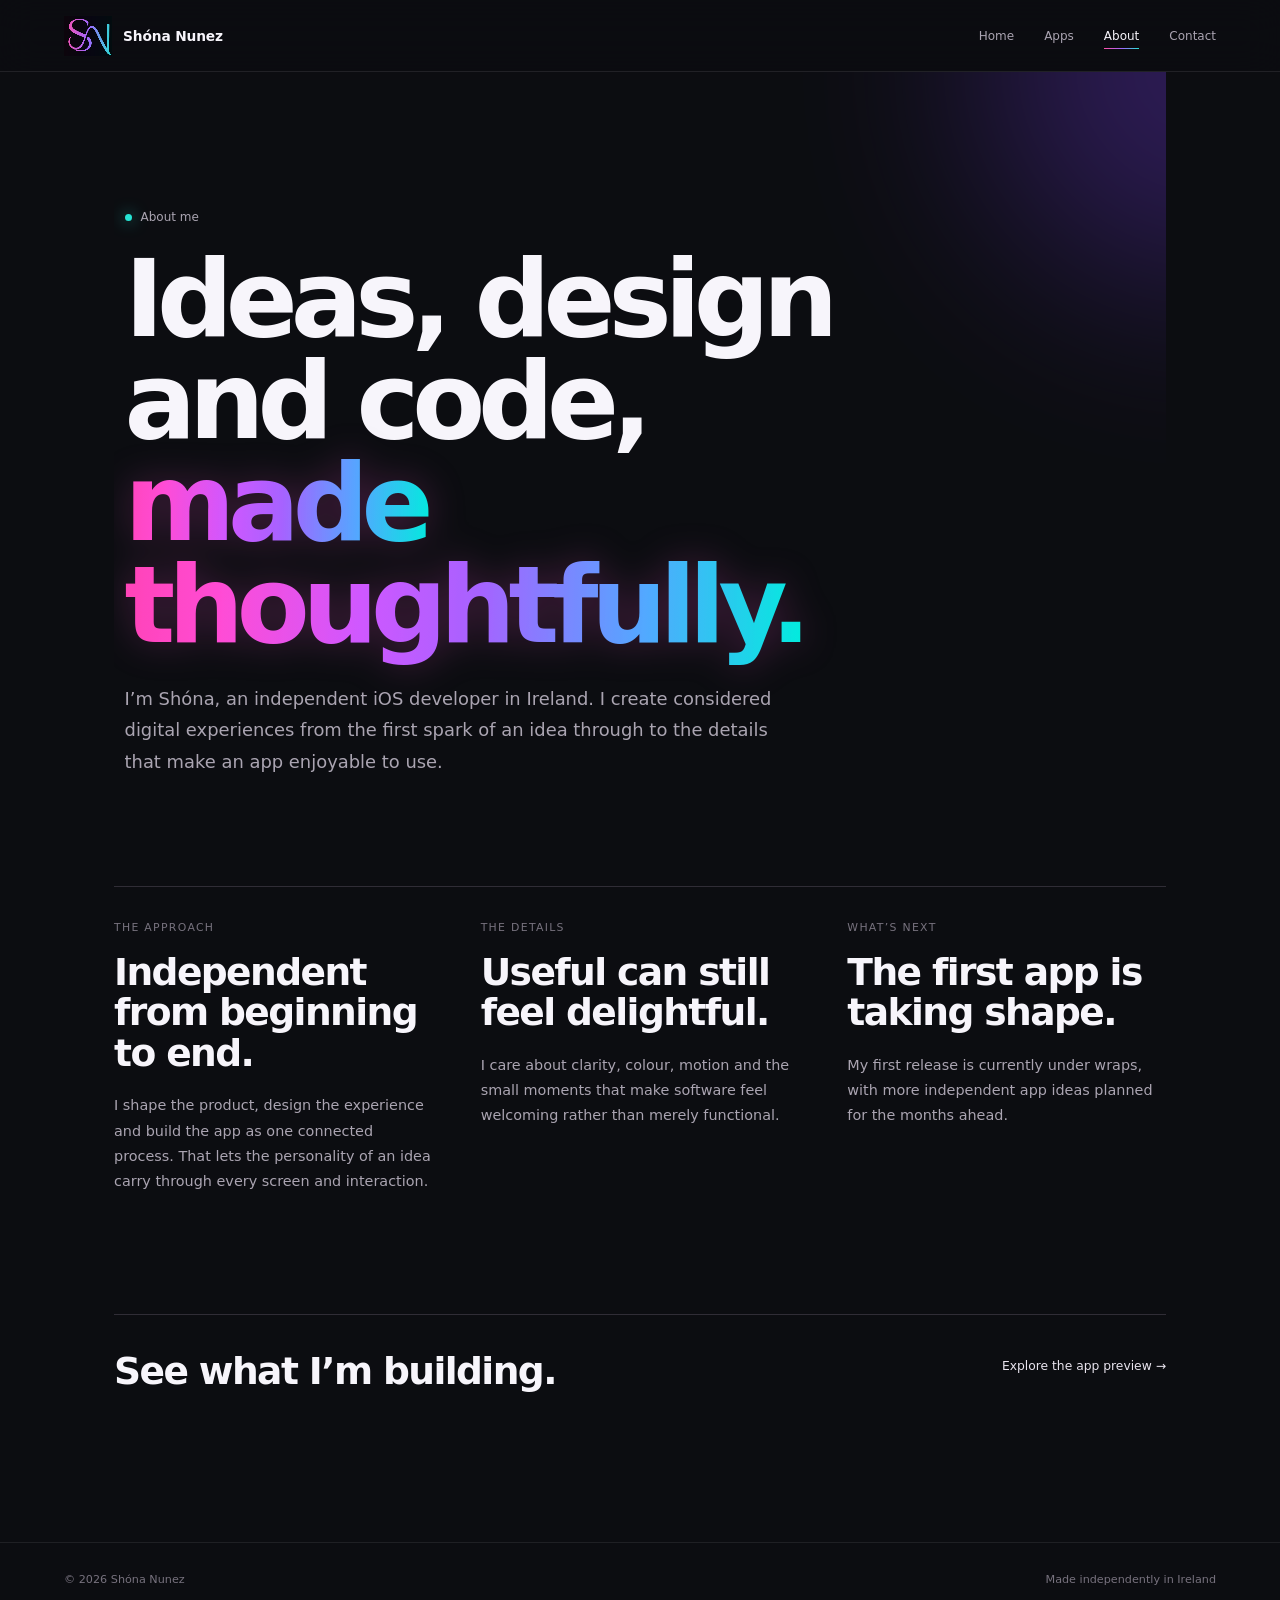
==== about/index.html @ 970788d3 "Fixes more styling issues" ====
<!doctype html>
<html lang="en">
<head>
  <meta charset="utf-8">
  <meta name="viewport" content="width=device-width, initial-scale=1">
  <meta name="theme-color" content="#0c0d11">
  <meta name="description" content="About Shóna Nunez, an independent iOS developer designing thoughtful and playful app experiences.">
  <title>About - Shóna Nunez</title>
  <link rel="stylesheet" href="../styles.css">
  <script src="../script.js" defer></script>
</head>
<body>
  <a class="skip-link" href="#main-content">Skip to content</a>

  <header class="site-header">
    <a class="brand" href="../index.html" aria-label="Shóna Nunez, home">
      <span class="brand-mark" aria-hidden="true"></span>
      <span>Shóna Nunez</span>
    </a>
    <nav class="site-nav" aria-label="Main navigation">
      <a href="../index.html">Home</a>
      <a href="../project/index.html">Apps</a>
      <a class="is-current" href="index.html">About</a>
      <a href="../contact/index.html">Contact</a>
    </nav>
  </header>

  <main class="content-main" id="main-content">
    <section class="content-hero" aria-labelledby="about-page-heading">
      <p class="eyebrow"><span class="status-dot" aria-hidden="true"></span>About me</p>
      <h1 id="about-page-heading">Ideas, design and code, <span class="gradient-text">made thoughtfully.</span></h1>
      <p class="content-intro">I’m Shóna, an independent iOS developer in Ireland. I create considered digital experiences from the first spark of an idea through to the details that make an app enjoyable to use.</p>
    </section>

    <section class="story-grid" aria-label="How I work">
      <article>
        <p class="section-label">The approach</p>
        <h2>Independent from beginning to end.</h2>
        <p>I shape the product, design the experience and build the app as one connected process. That lets the personality of an idea carry through every screen and interaction.</p>
      </article>
      <article>
        <p class="section-label">The details</p>
        <h2>Useful can still feel delightful.</h2>
        <p>I care about clarity, colour, motion and the small moments that make software feel welcoming rather than merely functional.</p>
      </article>
      <article>
        <p class="section-label">What’s next</p>
        <h2>The first app is taking shape.</h2>
        <p>My first release is currently under wraps, with more independent app ideas planned for the months ahead.</p>
      </article>
    </section>

    <section class="page-cta" aria-labelledby="about-cta-heading">
      <h2 id="about-cta-heading">See what I’m building.</h2>
      <a class="text-link" href="../project/index.html">Explore the app preview <span aria-hidden="true">→</span></a>
    </section>
  </main>

  <footer class="site-footer">
    <span>© <span data-current-year>2026</span> Shóna Nunez</span>
    <span>Made independently in Ireland</span>
  </footer>
</body>
</html>
---- styles.css ----
:root {
  color-scheme: dark;
  --site-bg: #0c0d11;
  --site-surface: #121319;
  --site-surface-raised: #17171d;
  --site-text: #f7f5fb;
  --site-muted: #aaa4b1;
  --site-dim: #77727e;
  --site-border: #302d36;
  --site-purple: #9e68ff;
  --site-pink: #ff4fa8;
  --site-teal: #26e4d4;
  --site-gradient: linear-gradient(92deg, var(--site-pink) 0%, var(--site-purple) 52%, var(--site-teal) 100%);
  --site-gradient-deep: linear-gradient(145deg, #351329 0%, #24174d 52%, #103944 100%);
  --site-gradient-border: linear-gradient(135deg, #d548aa 0%, #7f55ef 52%, #29c4ba 100%);
  --site-max: 1180px;
}

* {
  box-sizing: border-box;
}

html {
  scroll-behavior: smooth;
}

body {
  margin: 0;
  min-width: 320px;
  color: var(--site-text);
  background: var(--site-bg);
  font-family: Inter, ui-sans-serif, system-ui, -apple-system, BlinkMacSystemFont, "Segoe UI", sans-serif;
  -webkit-font-smoothing: antialiased;
}

a {
  color: inherit;
  text-decoration: none;
}

button,
a {
  -webkit-tap-highlight-color: transparent;
}

button {
  font: inherit;
}

:focus-visible {
  outline: 2px solid var(--site-teal);
  outline-offset: 4px;
}

.skip-link {
  position: absolute;
  z-index: 100;
  top: -100px;
  left: 20px;
  padding: 10px 14px;
  border-radius: 8px;
  color: #141218;
  background: var(--site-teal);
}

.skip-link:focus {
  top: 12px;
}

.sr-only {
  position: absolute;
  width: 1px;
  height: 1px;
  padding: 0;
  margin: -1px;
  overflow: hidden;
  clip: rect(0, 0, 0, 0);
  white-space: nowrap;
  border: 0;
}

.site-header {
  position: relative;
  z-index: 20;
  display: flex;
  align-items: center;
  justify-content: space-between;
  min-height: 72px;
  padding: 0 max(5vw, 24px);
  border-bottom: 1px solid rgba(255, 255, 255, 0.09);
  background: rgba(12, 13, 17, 0.84);
  backdrop-filter: blur(18px);
}

.brand {
  display: inline-flex;
  align-items: center;
  gap: 11px;
  font-size: 0.86rem;
  font-weight: 600;
  letter-spacing: -0.01em;
  white-space: nowrap;
}

.brand-mark {
  position: relative;
  display: block;
  width: 48px;
  height: 40px;
  overflow: hidden;
  isolation: isolate;
  background: var(--site-bg);
}

.brand-mark::before {
  content: "";
  position: absolute;
  z-index: 1;
  inset: 0;
  background-image: url("[data-uri]");
  background-repeat: no-repeat;
  background-position: center;
  background-size: contain;
  mix-blend-mode: screen;
  filter: invert(1) grayscale(1) contrast(2) brightness(1.45);
}

.brand-mark::after {
  content: "";
  position: absolute;
  z-index: 2;
  inset: 0;
  background: var(--site-gradient);
  mix-blend-mode: multiply;
}

.site-nav {
  display: flex;
  align-items: center;
  gap: clamp(14px, 2.6vw, 30px);
  color: var(--site-muted);
  font-size: 0.75rem;
}

.site-nav a {
  position: relative;
  padding: 9px 0;
}

.site-nav a::after {
  content: "";
  position: absolute;
  right: 0;
  bottom: 3px;
  left: 0;
  height: 1px;
  background: var(--site-gradient);
  transform: scaleX(0);
  transform-origin: right;
  transition: transform 180ms ease;
}

.site-nav a:hover,
.site-nav a.is-current {
  color: var(--site-text);
}

.site-nav a:hover::after,
.site-nav a.is-current::after {
  transform: scaleX(1);
  transform-origin: left;
}

.home-hero {
  position: relative;
  max-width: var(--site-max);
  margin: 0 auto;
  padding: clamp(92px, 13vw, 168px) 6% clamp(84px, 11vw, 140px);
  overflow: hidden;
}

.ambient-orb {
  position: absolute;
  border-radius: 50%;
  filter: blur(100px);
  pointer-events: none;
}

.ambient-orb--teal {
  width: 390px;
  height: 390px;
  left: -260px;
  top: 10%;
  background: #117d83;
  opacity: 0.34;
}

.ambient-orb--purple {
  width: 460px;
  height: 460px;
  right: -320px;
  top: -250px;
  background: #743be7;
  opacity: 0.34;
}

.eyebrow {
  position: relative;
  display: flex;
  align-items: center;
  gap: 9px;
  margin: 0;
  color: var(--site-muted);
  font-size: 0.75rem;
}

.status-dot {
  width: 7px;
  height: 7px;
  border-radius: 50%;
  background: var(--site-teal);
  box-shadow: 0 0 16px rgba(38, 228, 212, 0.78);
}

.home-hero h1,
.project-hero h1,
.content-hero h1,
.privacy-main > h1 {
  position: relative;
  margin: 24px 0 0;
  max-width: 850px;
  font-size: clamp(3.4rem, 8.3vw, 6.8rem);
  font-weight: 600;
  line-height: 0.96;
  letter-spacing: -0.067em;
}

.gradient-text {
  margin-inline: -0.08em;
  padding-inline: 0.08em;
  color: transparent;
  background: var(--site-gradient);
  background-clip: text;
  -webkit-background-clip: text;
  -webkit-box-decoration-break: clone;
  box-decoration-break: clone;
  filter: saturate(1.28) drop-shadow(0 0 18px rgba(211, 73, 180, 0.28));
}

.hero-intro {
  position: relative;
  max-width: 570px;
  margin: 28px 0 0;
  color: var(--site-muted);
  font-size: clamp(1rem, 1.7vw, 1.12rem);
  line-height: 1.75;
}

.button {
  display: inline-flex;
  align-items: center;
  justify-content: center;
  gap: 10px;
  min-height: 46px;
  padding: 0 19px;
  border: 1px solid #47414f;
  border-radius: 12px;
  color: var(--site-text);
  background: rgba(26, 24, 31, 0.82);
  font-size: 0.78rem;
  font-weight: 600;
  transition: border-color 180ms ease, background 180ms ease, transform 180ms ease;
}

.button:hover {
  border-color: rgba(158, 104, 255, 0.75);
  background: rgba(36, 30, 44, 0.95);
  transform: translateY(-2px);
}

.button--quiet {
  position: relative;
  margin-top: 32px;
}

.button[aria-disabled="true"] {
  color: var(--site-muted);
  cursor: default;
}

.button[aria-disabled="true"]:hover {
  border-color: #47414f;
  background: rgba(26, 24, 31, 0.82);
  transform: none;
}

.work-section,
.gallery-section,
.video-section,
.about-section,
.contact-section {
  max-width: var(--site-max);
  margin: 0 auto;
  padding-right: 5%;
  padding-left: 5%;
}

.work-section {
  padding-bottom: clamp(92px, 12vw, 150px);
}

.section-kicker {
  display: flex;
  justify-content: space-between;
  gap: 20px;
  margin: 0 1% 14px;
  color: var(--site-dim);
  font-size: 0.68rem;
  letter-spacing: 0.12em;
  text-transform: uppercase;
}

.featured-project {
  position: relative;
  display: grid;
  grid-template-columns: minmax(290px, 0.84fr) minmax(380px, 1.16fr);
  min-height: 430px;
  overflow: hidden;
  border: 1px solid transparent;
  border-radius: 26px;
  background: linear-gradient(var(--site-surface), var(--site-surface)) padding-box, var(--site-gradient-border) border-box;
  box-shadow: 0 30px 80px rgba(0, 0, 0, 0.25);
}

.featured-project::before {
  content: "";
  position: absolute;
  width: 500px;
  height: 500px;
  right: -100px;
  bottom: -310px;
  border-radius: 50%;
  background: #118f92;
  filter: blur(90px);
  opacity: 0.4;
}

.project-copy {
  position: relative;
  z-index: 3;
  display: flex;
  flex-direction: column;
  justify-content: center;
  padding: clamp(36px, 6vw, 68px);
}

.status-pill {
  display: inline-flex;
  align-self: flex-start;
  padding: 8px 11px;
  border: 1px solid #45404c;
  border-radius: 999px;
  color: var(--site-muted);
  background: rgba(20, 19, 24, 0.62);
  font-size: 0.68rem;
}

.project-copy h2 {
  margin: 20px 0 0;
  font-size: clamp(2.1rem, 4.4vw, 3.35rem);
  font-weight: 600;
  line-height: 1.02;
  letter-spacing: -0.05em;
}

.project-copy p {
  max-width: 360px;
  margin: 18px 0 0;
  color: var(--site-muted);
  font-size: 0.85rem;
  line-height: 1.7;
}

.text-link {
  position: relative;
  display: inline-block;
  align-self: flex-start;
  margin-top: 28px;
  padding: 8px 0 6px;
  color: #e9e4ee;
  font-size: 0.77rem;
}

.text-link::after {
  content: "";
  position: absolute;
  right: 0;
  bottom: 2px;
  left: 0;
  height: 1px;
  background: var(--site-gradient);
  transform: scaleX(0);
  transform-origin: left;
  transition: transform 180ms ease;
}

.text-link:hover::after,
.text-link:focus-visible::after,
.featured-project:hover .text-link::after,
.featured-project:focus-visible .text-link::after {
  transform: scaleX(1);
}

.gradient-stage {
  position: relative;
  min-height: 430px;
  overflow: hidden;
}

.screen-placeholder {
  position: absolute;
  overflow: hidden;
  border: 1px solid rgba(255, 255, 255, 0.2);
  border-radius: 30px;
  background: var(--site-gradient-deep);
  box-shadow: 0 32px 62px rgba(0, 0, 0, 0.38);
}

.screen-placeholder::before,
.screen-placeholder::after {
  content: "";
  position: absolute;
  border-radius: 50%;
  filter: blur(38px);
}

.screen-placeholder::before {
  width: 210px;
  height: 210px;
  left: -60px;
  bottom: -70px;
  background: #cc35b5;
}

.screen-placeholder::after {
  width: 190px;
  height: 190px;
  right: -50px;
  top: -55px;
  background: #31d1cc;
}

.screen-placeholder span {
  position: absolute;
  z-index: 2;
  right: 16%;
  bottom: 27px;
  left: 16%;
  height: 7px;
  border-radius: 99px;
  background: rgba(255, 255, 255, 0.17);
}

.screen-placeholder--one {
  z-index: 3;
  width: 205px;
  height: 335px;
  left: 14%;
  top: 50px;
  transform: rotate(-7deg);
}

.screen-placeholder--two {
  z-index: 2;
  width: 198px;
  height: 320px;
  right: 14%;
  top: 70px;
  transform: rotate(9deg);
}

.about-section,
.contact-section {
  display: grid;
  grid-template-columns: minmax(100px, 0.22fr) 1fr;
  gap: 3%;
  padding-top: clamp(72px, 9vw, 110px);
  padding-bottom: clamp(72px, 9vw, 110px);
  border-top: 1px solid var(--site-border);
}

.section-label {
  margin: 0;
  color: var(--site-dim);
  font-size: 0.68rem;
  letter-spacing: 0.12em;
  text-transform: uppercase;
}

.about-section h2,
.contact-section h2,
.gallery-heading h2 {
  margin: 0;
  max-width: 680px;
  font-size: clamp(2rem, 4.5vw, 3.4rem);
  font-weight: 600;
  line-height: 1.08;
  letter-spacing: -0.047em;
}

.about-section p:not(.section-label),
.contact-section p:not(.section-label) {
  max-width: 650px;
  margin: 24px 0 0;
  color: var(--site-muted);
  line-height: 1.78;
}

.section-actions {
  display: flex;
  flex-wrap: wrap;
  gap: 14px 28px;
  margin-top: 24px;
}

.section-actions .text-link {
  margin-top: 0;
}

.contact-section {
  margin-bottom: 40px;
}

.site-footer {
  display: flex;
  justify-content: space-between;
  gap: 24px;
  padding: 30px max(5vw, 24px);
  border-top: 1px solid rgba(255, 255, 255, 0.08);
  color: var(--site-dim);
  font-size: 0.7rem;
}

.site-footer a:hover {
  color: var(--site-text);
}

/* Project page */
.project-hero {
  position: relative;
  display: grid;
  grid-template-columns: 0.9fr 1.1fr;
  gap: 5%;
  align-items: center;
  max-width: var(--site-max);
  margin: 0 auto;
  padding: clamp(78px, 10vw, 126px) 6% clamp(70px, 9vw, 110px);
}

.project-hero-copy h1 {
  font-size: clamp(3.2rem, 7.2vw, 6.1rem);
}

.project-hero-copy > p {
  max-width: 470px;
  margin: 24px 0 0;
  color: var(--site-muted);
  line-height: 1.75;
}

.project-actions {
  display: flex;
  flex-wrap: wrap;
  align-items: center;
  gap: 18px;
  margin-top: 32px;
}

.project-actions .button--quiet {
  margin-top: 0;
}

.policy-link {
  position: relative;
  padding: 10px 0;
  color: #e8e2ee;
  font-size: 0.78rem;
}

.policy-link::after {
  content: "";
  position: absolute;
  right: 0;
  bottom: 5px;
  left: 0;
  height: 1px;
  background: var(--site-gradient);
  transform: scaleX(0);
  transform-origin: left;
  transition: transform 180ms ease;
}

.policy-link:hover::after,
.policy-link:focus-visible::after {
  transform: scaleX(1);
}

.project-hero-art {
  position: relative;
  min-height: 440px;
}

.project-hero-art::before {
  content: "";
  position: absolute;
  inset: 8% 2%;
  border-radius: 50%;
  background: var(--site-gradient);
  filter: blur(60px);
  opacity: 0.46;
}

.screen-placeholder--hero {
  inset: 15px 18%;
  transform: rotate(4deg);
}

.gallery-section {
  padding-top: clamp(62px, 8vw, 96px);
  padding-bottom: clamp(72px, 10vw, 120px);
  border-top: 1px solid var(--site-border);
}

.gallery-heading {
  display: flex;
  align-items: end;
  justify-content: space-between;
  gap: 24px;
  margin-bottom: 28px;
}

.gallery-heading .section-label {
  margin-bottom: 9px;
}

.carousel-controls {
  display: flex;
  gap: 9px;
}

.carousel-controls button {
  width: 42px;
  height: 42px;
  border: 1px solid #3e3945;
  border-radius: 11px;
  color: var(--site-text);
  background: var(--site-surface-raised);
  cursor: pointer;
  transition: border-color 180ms ease, opacity 180ms ease;
}

.carousel-controls button:hover:not(:disabled) {
  border-color: var(--site-purple);
}

.carousel-controls button:disabled {
  opacity: 0.32;
  cursor: default;
}

.carousel {
  overflow: hidden;
}

.carousel-track {
  display: flex;
  gap: 16px;
  transition: transform 360ms cubic-bezier(0.22, 1, 0.36, 1);
  will-change: transform;
}

.gallery-shot {
  position: relative;
  flex: 0 0 calc((100% - 32px) / 3);
  min-height: 390px;
  overflow: hidden;
  border: 1px solid #393541;
  border-radius: 20px;
  background: var(--site-gradient-deep);
}

.gallery-shot::before,
.gallery-shot::after {
  content: "";
  position: absolute;
  border-radius: 50%;
  filter: blur(34px);
}

.gallery-shot::before {
  width: 250px;
  height: 250px;
  left: -95px;
  bottom: -80px;
}

.gallery-shot::after {
  width: 210px;
  height: 210px;
  right: -75px;
  top: -65px;
}

.gallery-shot::before {
  background: var(--site-pink);
}

.gallery-shot::after {
  background: var(--site-teal);
}

.gallery-shot span {
  position: absolute;
  z-index: 2;
  right: 18px;
  bottom: 18px;
  left: 18px;
  color: rgba(255, 255, 255, 0.72);
  font-size: 0.7rem;
}

.video-section {
  padding-bottom: clamp(90px, 12vw, 150px);
}

.video-grid {
  display: grid;
  grid-template-columns: 1fr 1fr;
  gap: 18px;
}

.video-placeholder {
  position: relative;
  display: flex;
  align-items: end;
  min-height: 280px;
  overflow: hidden;
  padding: 24px;
  border: 1px solid #37333e;
  border-radius: 20px;
  background: var(--site-gradient-deep);
}

.video-placeholder--social {
  background: var(--site-gradient-deep);
}

.video-placeholder::before {
  content: "";
  position: absolute;
  width: 260px;
  height: 260px;
  right: -100px;
  top: -120px;
  border-radius: 50%;
  background: var(--site-pink);
  filter: blur(70px);
  opacity: 0.3;
}

.play-mark {
  position: absolute;
  top: 50%;
  left: 50%;
  display: grid;
  place-items: center;
  width: 52px;
  height: 52px;
  padding-left: 3px;
  border: 1px solid rgba(255, 255, 255, 0.28);
  border-radius: 50%;
  background: rgba(12, 12, 16, 0.58);
  backdrop-filter: blur(10px);
  transform: translate(-50%, -50%);
}

.video-placeholder > div {
  position: relative;
  z-index: 2;
}

.video-placeholder > div > span {
  color: var(--site-muted);
  font-size: 0.68rem;
  text-transform: uppercase;
  letter-spacing: 0.1em;
}

.video-placeholder h2 {
  margin: 6px 0 0;
  font-size: 1.35rem;
  font-weight: 600;
}

/* About and contact pages */
.content-main {
  max-width: var(--site-max);
  margin: 0 auto;
  padding: 0 5% clamp(92px, 12vw, 150px);
}

.content-hero {
  position: relative;
  padding: clamp(82px, 11vw, 138px) 1% clamp(72px, 9vw, 108px);
  overflow: hidden;
}

.content-hero::after {
  content: "";
  position: absolute;
  z-index: -1;
  width: 430px;
  height: 430px;
  right: -250px;
  top: -220px;
  border-radius: 50%;
  background: #743be7;
  filter: blur(100px);
  opacity: 0.32;
}

.content-hero h1 {
  max-width: 850px;
}

.content-intro {
  max-width: 680px;
  margin: 27px 0 0;
  color: var(--site-muted);
  font-size: clamp(1rem, 1.7vw, 1.12rem);
  line-height: 1.76;
}

.story-grid,
.contact-options {
  display: grid;
  grid-template-columns: repeat(3, 1fr);
  gap: clamp(22px, 4vw, 48px);
  border-top: 1px solid var(--site-border);
}

.story-grid article,
.contact-options article {
  padding-top: 34px;
}

.story-grid h2,
.contact-options h2,
.page-cta h2 {
  margin: 18px 0 0;
  font-size: clamp(1.65rem, 3vw, 2.35rem);
  font-weight: 600;
  line-height: 1.08;
  letter-spacing: -0.042em;
}

.story-grid article > p:not(.section-label),
.contact-options article > p:not(.section-label) {
  margin: 20px 0 0;
  color: var(--site-muted);
  font-size: 0.9rem;
  line-height: 1.75;
}

.availability-note {
  display: inline-block;
  margin-top: 28px;
  padding: 8px 11px;
  border: 1px solid #403b47;
  border-radius: 999px;
  color: var(--site-muted);
  background: var(--site-surface-raised);
  font-size: 0.68rem;
}

.page-cta {
  display: flex;
  align-items: end;
  justify-content: space-between;
  gap: 28px;
  margin-top: clamp(78px, 10vw, 120px);
  padding-top: 36px;
  border-top: 1px solid var(--site-border);
}

.page-cta h2 {
  margin-top: 0;
}

.page-cta .text-link {
  flex: 0 0 auto;
  margin-top: 0;
}

/* Privacy page */
.privacy-main {
  max-width: 1050px;
  margin: 0 auto;
  padding: clamp(72px, 10vw, 126px) 6% clamp(86px, 12vw, 148px);
}

.back-link {
  color: var(--site-muted);
  font-size: 0.75rem;
}

.back-link:hover {
  color: var(--site-text);
}

.privacy-main > h1 {
  margin-top: 28px;
  font-size: clamp(3.2rem, 7vw, 5.8rem);
}

.privacy-intro {
  max-width: 650px;
  margin: 25px 0 0;
  color: var(--site-muted);
  line-height: 1.75;
}

.policy-tags {
  display: flex;
  flex-wrap: wrap;
  gap: 9px;
  margin-top: 28px;
}

.policy-tags span {
  padding: 8px 11px;
  border: 1px solid #3c3743;
  border-radius: 999px;
  color: var(--site-muted);
  background: var(--site-surface-raised);
  font-size: 0.68rem;
}

.policy-content {
  margin-top: 52px;
  border-top: 1px solid var(--site-border);
}

.policy-content section {
  display: grid;
  grid-template-columns: 180px 1fr;
  gap: 34px;
  padding: 32px 0;
  border-bottom: 1px solid var(--site-border);
}

.policy-content h2 {
  margin: 0;
  font-size: 0.84rem;
  font-weight: 600;
}

.policy-content p {
  margin: 0;
  color: var(--site-muted);
  font-size: 0.86rem;
  line-height: 1.78;
}

.policy-copy {
  min-width: 0;
}

.policy-copy > p + p,
.policy-copy > p + ul,
.policy-copy > ul + p {
  margin-top: 16px;
}

.policy-copy ul {
  margin: 0;
  padding-left: 1.15rem;
  color: var(--site-muted);
  font-size: 0.86rem;
  line-height: 1.78;
}

.policy-copy li + li {
  margin-top: 8px;
}

.policy-copy a {
  color: #d6b1ff;
  text-decoration: underline;
  text-decoration-color: transparent;
  text-underline-offset: 4px;
  transition: color 180ms ease, text-decoration-color 180ms ease;
}

.policy-copy a:hover,
.policy-copy a:focus-visible {
  color: var(--site-teal);
  text-decoration-color: var(--site-teal);
}

.policy-content strong {
  color: #d6b1ff;
  font-weight: 600;
}

@media (prefers-reduced-motion: reduce) {
  html {
    scroll-behavior: auto;
  }

  *,
  *::before,
  *::after {
    transition-duration: 0.01ms !important;
    animation-duration: 0.01ms !important;
    animation-iteration-count: 1 !important;
  }
}

@media (max-width: 760px) {
  .site-header {
    align-items: flex-start;
    flex-direction: column;
    gap: 7px;
    padding-top: 12px;
    padding-bottom: 12px;
  }

  .site-nav {
    width: 100%;
    justify-content: space-between;
  }

  .home-hero h1,
  .project-hero h1,
  .content-hero h1,
  .privacy-main > h1 {
    font-size: clamp(3rem, 14vw, 4.6rem);
  }

  .featured-project,
  .project-hero {
    grid-template-columns: 1fr;
  }

  .featured-project {
    min-height: 760px;
  }

  .project-copy {
    padding-bottom: 22px;
  }

  .gradient-stage {
    min-height: 380px;
  }

  .screen-placeholder--one {
    width: 170px;
    height: 285px;
    left: 14%;
  }

  .screen-placeholder--two {
    width: 165px;
    height: 270px;
    right: 14%;
  }

  .about-section,
  .contact-section {
    grid-template-columns: 1fr;
    gap: 14px;
  }

  .project-hero-art {
    min-height: 390px;
  }

  .gallery-shot {
    flex-basis: 78%;
    min-height: 360px;
  }

  .video-grid {
    grid-template-columns: 1fr;
  }

  .policy-content section {
    grid-template-columns: 1fr;
    gap: 12px;
  }

  .story-grid,
  .contact-options {
    grid-template-columns: 1fr;
  }

  .story-grid article,
  .contact-options article {
    padding-bottom: 24px;
  }

  .page-cta {
    align-items: flex-start;
    flex-direction: column;
  }
}

@media (max-width: 430px) {
  .brand {
    font-size: 0.8rem;
  }

  .brand-mark {
    width: 42px;
    height: 35px;
  }

  .site-nav {
    gap: 12px;
    font-size: 0.69rem;
  }

  .home-hero {
    padding-top: 76px;
  }

  .home-hero h1,
  .project-hero h1,
  .content-hero h1,
  .privacy-main > h1 {
    font-size: 3.15rem;
  }

  .featured-project {
    min-height: 720px;
  }

  .screen-placeholder--one {
    left: 9%;
  }

  .screen-placeholder--two {
    right: 9%;
  }

  .section-kicker {
    align-items: flex-start;
    flex-direction: column;
    gap: 5px;
  }

  .gallery-heading {
    align-items: flex-start;
    flex-direction: column;
  }

  .site-footer {
    flex-direction: column;
  }
}
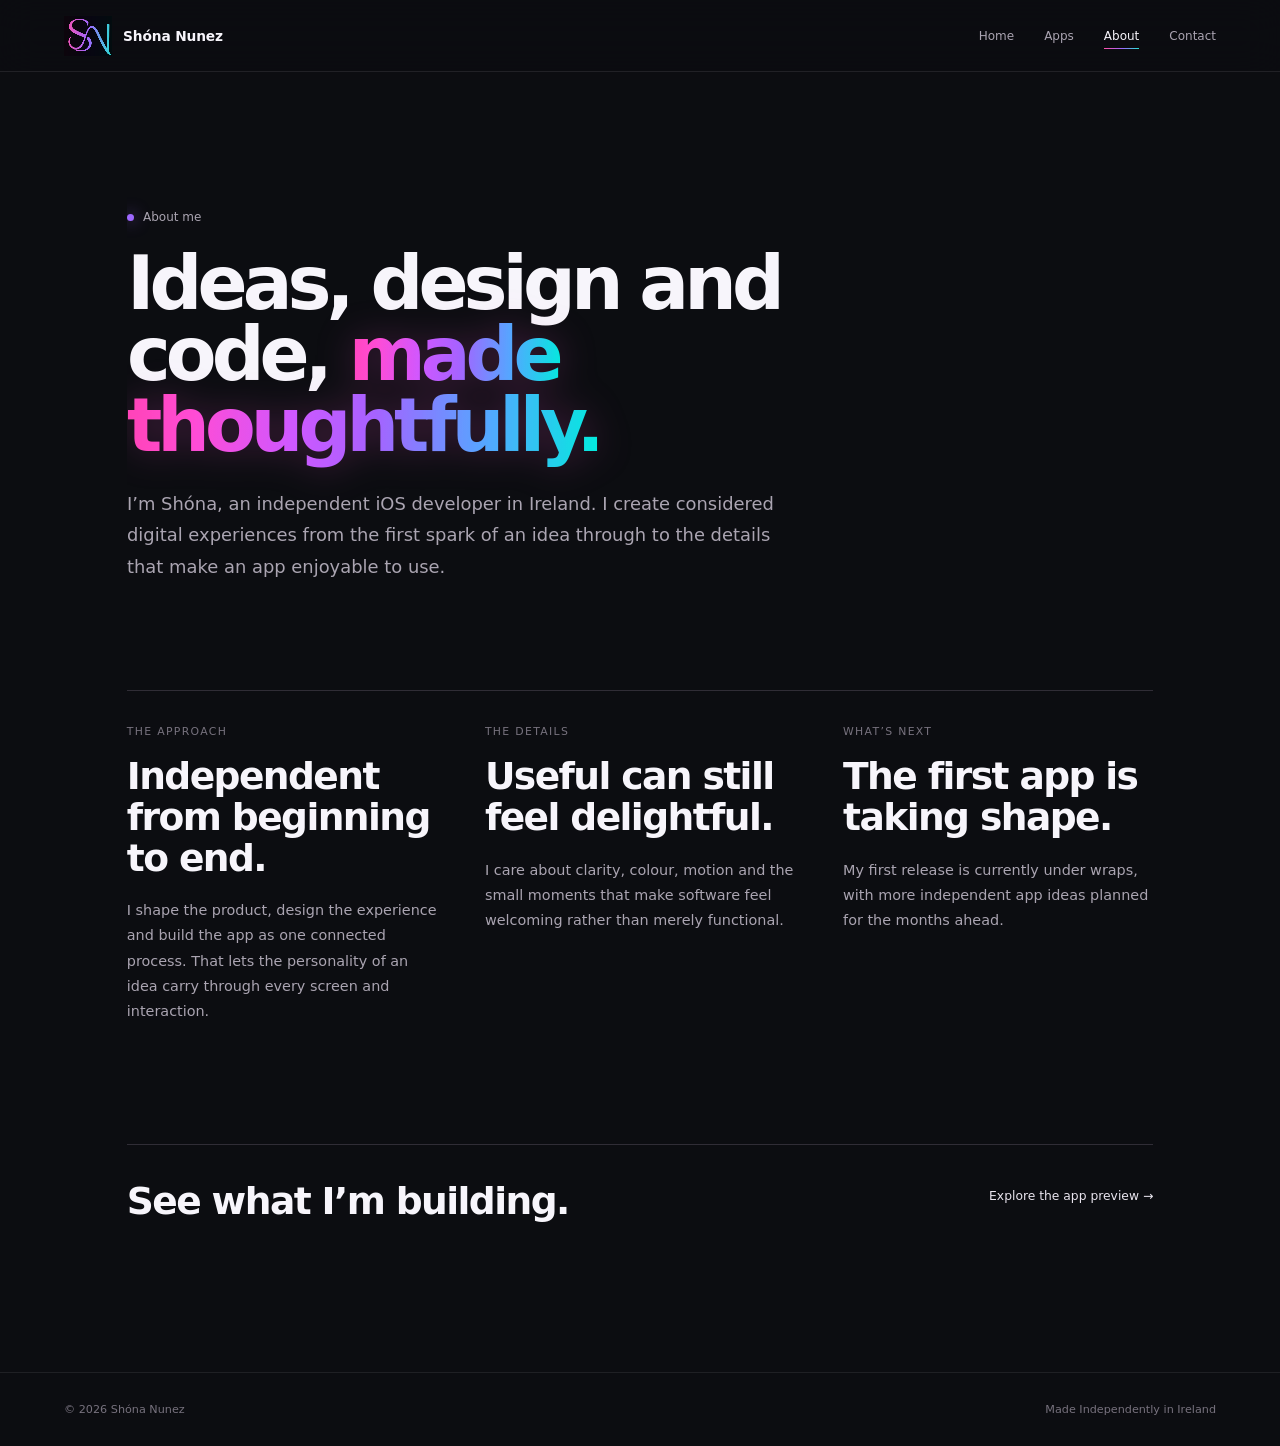
==== commit b0d18c13: "Updates design slightly" ====
--- a/about/index.html
+++ b/about/index.html
@@ -27,7 +27,7 @@
 
   <main class="content-main" id="main-content">
     <section class="content-hero" aria-labelledby="about-page-heading">
-      <p class="eyebrow"><span class="status-dot" aria-hidden="true"></span>About me</p>
+      <p class="eyebrow"><span class="status-dot status-dot--purple" aria-hidden="true"></span>About me</p>
       <h1 id="about-page-heading">Ideas, design and code, <span class="gradient-text">made thoughtfully.</span></h1>
       <p class="content-intro">I’m Shóna, an independent iOS developer in Ireland. I create considered digital experiences from the first spark of an idea through to the details that make an app enjoyable to use.</p>
     </section>
@@ -58,7 +58,7 @@
 
   <footer class="site-footer">
     <span>© <span data-current-year>2026</span> Shóna Nunez</span>
-    <span>Made independently in Ireland</span>
+    <span>Made Independently in Ireland</span>
   </footer>
 </body>
 </html>
--- a/styles.css
+++ b/styles.css
@@ -173,35 +173,11 @@
 
 .home-hero {
   position: relative;
+  container-type: inline-size;
   max-width: var(--site-max);
   margin: 0 auto;
   padding: clamp(92px, 13vw, 168px) 6% clamp(84px, 11vw, 140px);
   overflow: hidden;
-}
-
-.ambient-orb {
-  position: absolute;
-  border-radius: 50%;
-  filter: blur(100px);
-  pointer-events: none;
-}
-
-.ambient-orb--teal {
-  width: 390px;
-  height: 390px;
-  left: -260px;
-  top: 10%;
-  background: #117d83;
-  opacity: 0.34;
-}
-
-.ambient-orb--purple {
-  width: 460px;
-  height: 460px;
-  right: -320px;
-  top: -250px;
-  background: #743be7;
-  opacity: 0.34;
 }
 
 .eyebrow {
@@ -222,6 +198,16 @@
   box-shadow: 0 0 16px rgba(38, 228, 212, 0.78);
 }
 
+.status-dot--pink {
+  background: var(--site-pink);
+  box-shadow: 0 0 16px rgba(255, 79, 168, 0.78);
+}
+
+.status-dot--purple {
+  background: var(--site-purple);
+  box-shadow: 0 0 16px rgba(158, 104, 255, 0.78);
+}
+
 .home-hero h1,
 .project-hero h1,
 .content-hero h1,
@@ -229,7 +215,7 @@
   position: relative;
   margin: 24px 0 0;
   max-width: 850px;
-  font-size: clamp(3.4rem, 8.3vw, 6.8rem);
+  font-size: clamp(3.2rem, 7.2cqw, 6.1rem);
   font-weight: 600;
   line-height: 0.96;
   letter-spacing: -0.067em;
@@ -340,7 +326,7 @@
   right: -100px;
   bottom: -310px;
   border-radius: 50%;
-  background: #118f92;
+  background: #743be7;
   filter: blur(90px);
   opacity: 0.4;
 }
@@ -548,6 +534,7 @@
 /* Project page */
 .project-hero {
   position: relative;
+  container-type: inline-size;
   display: grid;
   grid-template-columns: 0.9fr 1.1fr;
   gap: 5%;
@@ -555,10 +542,6 @@
   max-width: var(--site-max);
   margin: 0 auto;
   padding: clamp(78px, 10vw, 126px) 6% clamp(70px, 9vw, 110px);
-}
-
-.project-hero-copy h1 {
-  font-size: clamp(3.2rem, 7.2vw, 6.1rem);
 }
 
 .project-hero-copy > p {
@@ -607,6 +590,7 @@
 
 .project-hero-art {
   position: relative;
+  isolation: isolate;
   min-height: 440px;
 }
 
@@ -614,13 +598,31 @@
   content: "";
   position: absolute;
   inset: 8% 2%;
+  z-index: 0;
   border-radius: 50%;
-  background: var(--site-gradient);
+  background:
+    radial-gradient(circle at 18% 72%, #cc35b5 0 18%, transparent 48%),
+    radial-gradient(circle at 82% 68%, #31d1cc 0 18%, transparent 48%);
   filter: blur(60px);
   opacity: 0.46;
 }
 
+.project-hero-art::after {
+  content: "";
+  position: absolute;
+  z-index: 0;
+  top: 0;
+  right: 20%;
+  left: 20%;
+  height: 42%;
+  border-radius: 50%;
+  background: #743be7;
+  filter: blur(48px);
+  opacity: 0.78;
+}
+
 .screen-placeholder--hero {
+  z-index: 1;
   inset: 15px 18%;
   transform: rotate(4deg);
 }
@@ -806,27 +808,14 @@
 .content-main {
   max-width: var(--site-max);
   margin: 0 auto;
-  padding: 0 5% clamp(92px, 12vw, 150px);
+  padding: 0 6% clamp(92px, 12vw, 150px);
 }
 
 .content-hero {
   position: relative;
-  padding: clamp(82px, 11vw, 138px) 1% clamp(72px, 9vw, 108px);
+  container-type: inline-size;
+  padding: clamp(82px, 11vw, 138px) 0 clamp(72px, 9vw, 108px);
   overflow: hidden;
-}
-
-.content-hero::after {
-  content: "";
-  position: absolute;
-  z-index: -1;
-  width: 430px;
-  height: 430px;
-  right: -250px;
-  top: -220px;
-  border-radius: 50%;
-  background: #743be7;
-  filter: blur(100px);
-  opacity: 0.32;
 }
 
 .content-hero h1 {
@@ -847,6 +836,10 @@
   grid-template-columns: repeat(3, 1fr);
   gap: clamp(22px, 4vw, 48px);
   border-top: 1px solid var(--site-border);
+}
+
+.contact-options {
+  container-type: inline-size;
 }
 
 .story-grid article,
@@ -864,6 +857,10 @@
   letter-spacing: -0.042em;
 }
 
+.contact-options h2 {
+  font-size: clamp(1.65rem, 3cqw, 2.35rem);
+}
+
 .story-grid article > p:not(.section-label),
 .contact-options article > p:not(.section-label) {
   margin: 20px 0 0;
@@ -904,7 +901,8 @@
 
 /* Privacy page */
 .privacy-main {
-  max-width: 1050px;
+  container-type: inline-size;
+  max-width: var(--site-max);
   margin: 0 auto;
   padding: clamp(72px, 10vw, 126px) 6% clamp(86px, 12vw, 148px);
 }
@@ -920,7 +918,6 @@
 
 .privacy-main > h1 {
   margin-top: 28px;
-  font-size: clamp(3.2rem, 7vw, 5.8rem);
 }
 
 .privacy-intro {
@@ -1041,13 +1038,6 @@
     justify-content: space-between;
   }
 
-  .home-hero h1,
-  .project-hero h1,
-  .content-hero h1,
-  .privacy-main > h1 {
-    font-size: clamp(3rem, 14vw, 4.6rem);
-  }
-
   .featured-project,
   .project-hero {
     grid-template-columns: 1fr;
@@ -1136,13 +1126,6 @@
     padding-top: 76px;
   }
 
-  .home-hero h1,
-  .project-hero h1,
-  .content-hero h1,
-  .privacy-main > h1 {
-    font-size: 3.15rem;
-  }
-
   .featured-project {
     min-height: 720px;
   }
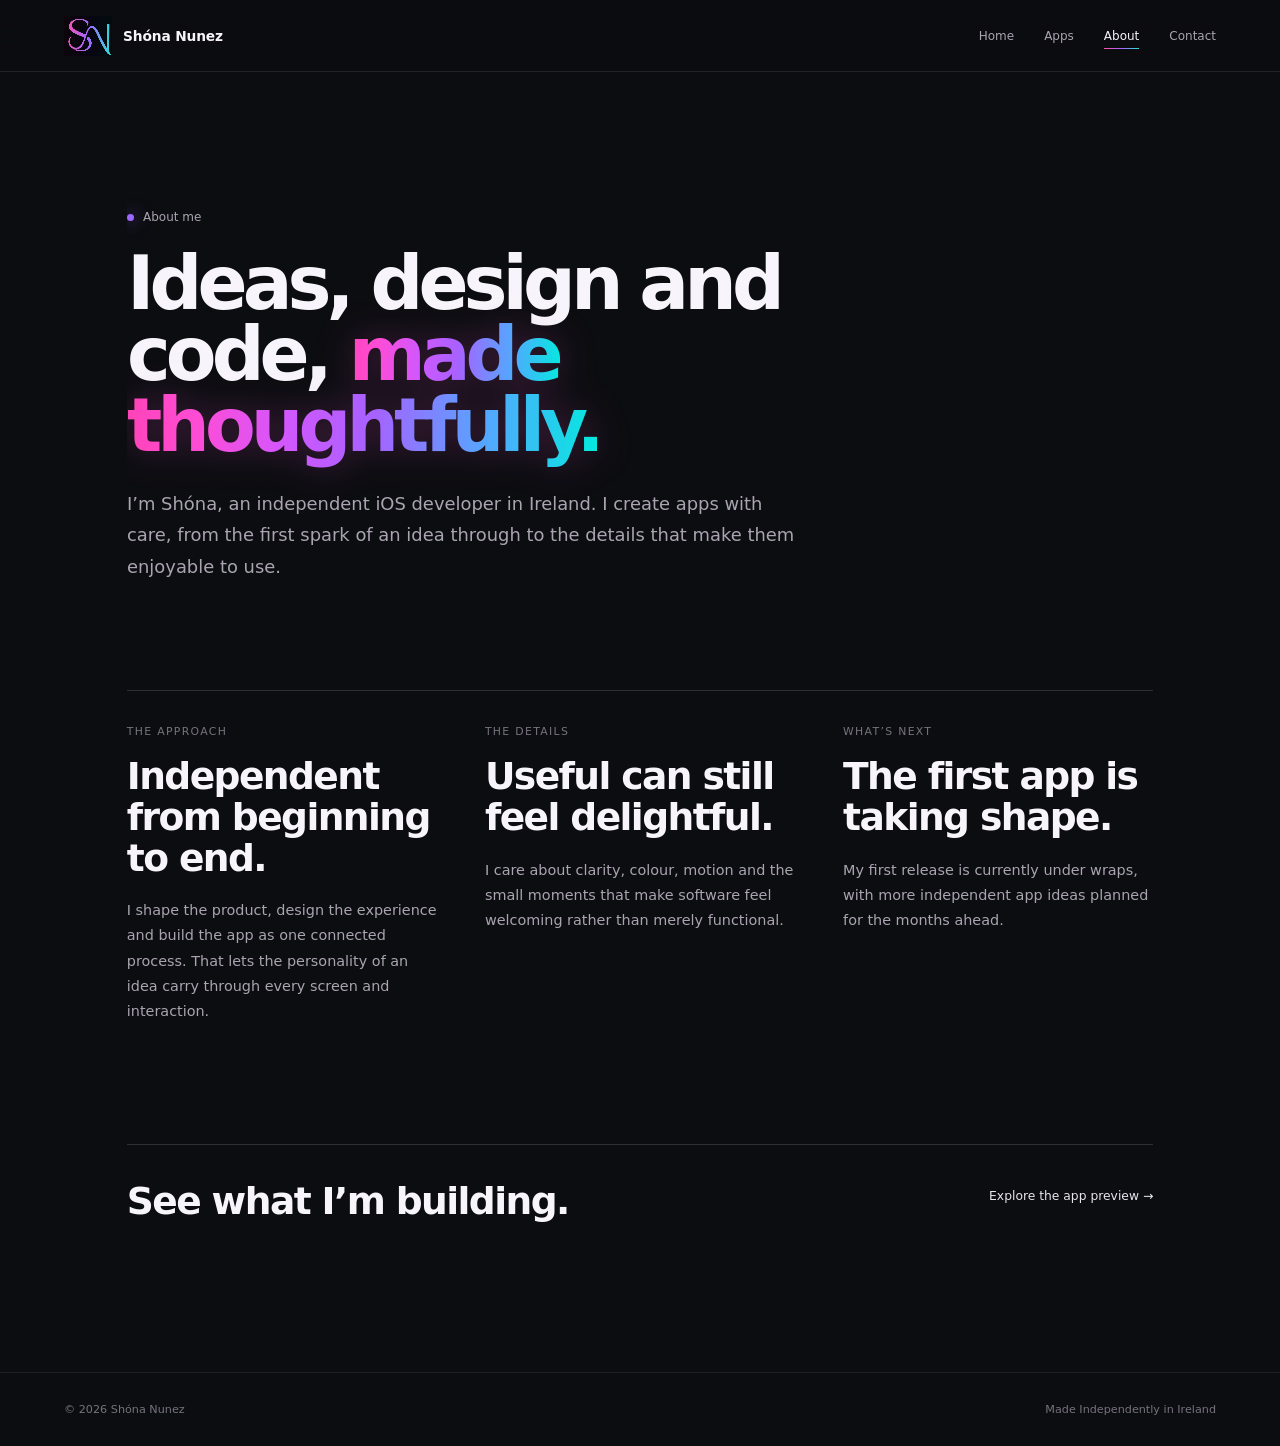
==== commit 09391ad5: "Adds a favicon" ====
--- a/about/index.html
+++ b/about/index.html
@@ -6,6 +6,7 @@
   <meta name="theme-color" content="#0c0d11">
   <meta name="description" content="About Shóna Nunez, an independent iOS developer designing thoughtful and playful app experiences.">
   <title>About - Shóna Nunez</title>
+  <link rel="icon" href="../favicon.png" type="image/png">
   <link rel="stylesheet" href="../styles.css">
   <script src="../script.js" defer></script>
 </head>
@@ -29,7 +30,7 @@
     <section class="content-hero" aria-labelledby="about-page-heading">
       <p class="eyebrow"><span class="status-dot status-dot--purple" aria-hidden="true"></span>About me</p>
       <h1 id="about-page-heading">Ideas, design and code, <span class="gradient-text">made thoughtfully.</span></h1>
-      <p class="content-intro">I’m Shóna, an independent iOS developer in Ireland. I create considered digital experiences from the first spark of an idea through to the details that make an app enjoyable to use.</p>
+      <p class="content-intro">I’m Shóna, an independent iOS developer in Ireland. I create apps with care, from the first spark of an idea through to the details that make them enjoyable to use.</p>
     </section>
 
     <section class="story-grid" aria-label="How I work">
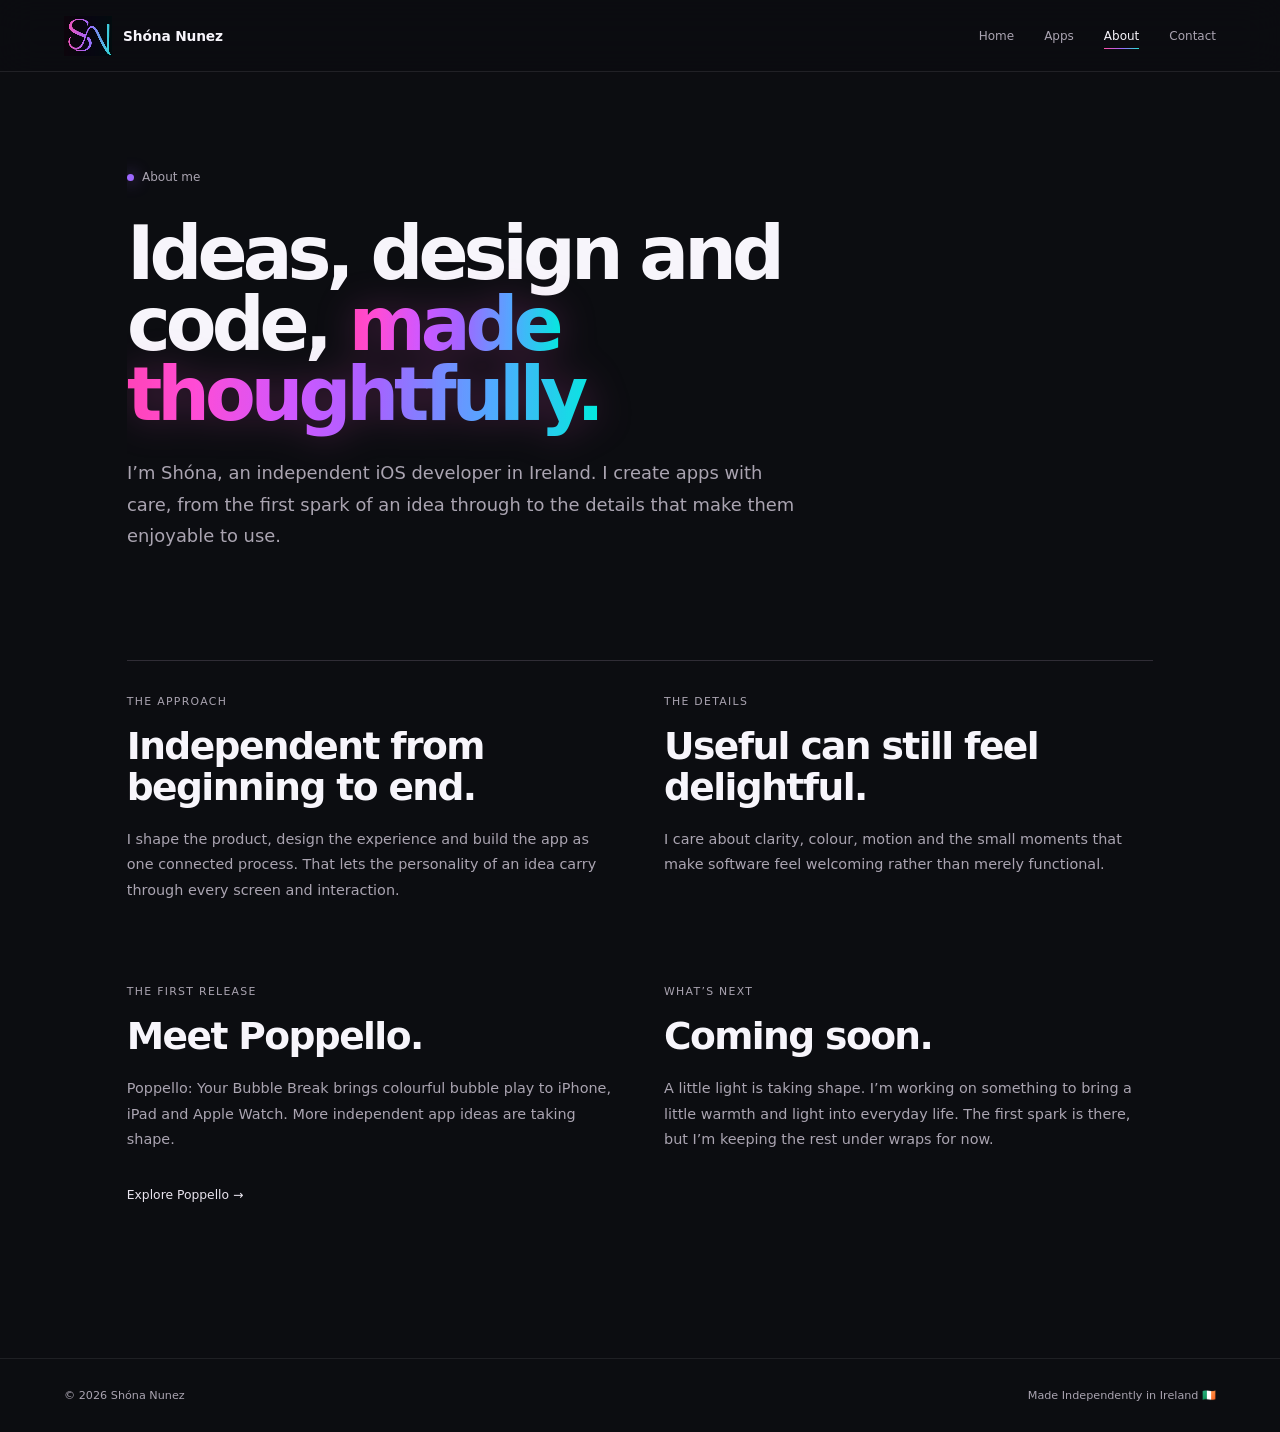
==== commit ab586440: "Replace anonymous app preview with Poppello showcase, add Coming Soon previews and socials, and impr" ====
--- a/about/index.html
+++ b/about/index.html
@@ -1,11 +1,23 @@
 <!doctype html>
-<html lang="en">
+<html lang="en-IE">
 <head>
   <meta charset="utf-8">
   <meta name="viewport" content="width=device-width, initial-scale=1">
   <meta name="theme-color" content="#0c0d11">
-  <meta name="description" content="About Shóna Nunez, an independent iOS developer designing thoughtful and playful app experiences.">
-  <title>About - Shóna Nunez</title>
+  <meta name="description" content="Meet Shóna Nunez, an independent iOS developer in Ireland and the creator of Poppello: Your Bubble Break.">
+  <title>About Shóna Nunez | Independent App Developer</title>
+  <link rel="canonical" href="https://snapps.ie/about/">
+  <meta property="og:title" content="About Shóna Nunez | Independent App Developer">
+  <meta property="og:description" content="Meet Shóna Nunez, an independent iOS developer in Ireland and the creator of Poppello: Your Bubble Break.">
+  <meta property="og:type" content="website">
+  <meta property="og:url" content="https://snapps.ie/about/">
+  <meta property="og:locale" content="en_IE">
+  <meta property="og:site_name" content="Shóna Nunez Apps">
+  <meta property="og:image" content="https://snapps.ie/assets/poppello/social-preview.jpg">
+  <meta property="og:image:width" content="1200">
+  <meta property="og:image:height" content="630">
+  <meta property="og:image:alt" content="Poppello: Your Bubble Break, colourful bubble play on iPhone">
+  <meta name="twitter:card" content="summary_large_image">
   <link rel="icon" href="../favicon.png" type="image/png">
   <link rel="stylesheet" href="../styles.css">
   <script src="../script.js" defer></script>
@@ -14,15 +26,15 @@
   <a class="skip-link" href="#main-content">Skip to content</a>
 
   <header class="site-header">
-    <a class="brand" href="../index.html" aria-label="Shóna Nunez, home">
+    <a class="brand" href="/" aria-label="Shóna Nunez, home">
       <span class="brand-mark" aria-hidden="true"></span>
       <span>Shóna Nunez</span>
     </a>
     <nav class="site-nav" aria-label="Main navigation">
-      <a href="../index.html">Home</a>
-      <a href="../project/index.html">Apps</a>
-      <a class="is-current" href="index.html">About</a>
-      <a href="../contact/index.html">Contact</a>
+      <a href="/">Home</a>
+      <a href="/project/">Apps</a>
+      <a class="is-current" aria-current="page" href="/about/">About</a>
+      <a href="/contact/">Contact</a>
     </nav>
   </header>
 
@@ -45,21 +57,23 @@
         <p>I care about clarity, colour, motion and the small moments that make software feel welcoming rather than merely functional.</p>
       </article>
       <article>
+        <p class="section-label">The first release</p>
+        <h2>Meet Poppello.</h2>
+        <p>Poppello: Your Bubble Break brings colourful bubble play to iPhone, iPad and Apple Watch. More independent app ideas are taking shape.</p>
+        <a class="text-link" href="/poppello/">Explore Poppello <span aria-hidden="true">→</span></a>
+      </article>
+      <article>
         <p class="section-label">What’s next</p>
-        <h2>The first app is taking shape.</h2>
-        <p>My first release is currently under wraps, with more independent app ideas planned for the months ahead.</p>
+        <h2>Coming soon.</h2>
+        <p>A little light is taking shape. I’m working on something to bring a little warmth and light into everyday life. The first spark is there, but I’m keeping the rest under wraps for now.</p>
       </article>
     </section>
 
-    <section class="page-cta" aria-labelledby="about-cta-heading">
-      <h2 id="about-cta-heading">See what I’m building.</h2>
-      <a class="text-link" href="../project/index.html">Explore the app preview <span aria-hidden="true">→</span></a>
-    </section>
   </main>
 
   <footer class="site-footer">
     <span>© <span data-current-year>2026</span> Shóna Nunez</span>
-    <span>Made Independently in Ireland</span>
+    <span>Made Independently in Ireland <span aria-hidden="true">🇮🇪</span></span>
   </footer>
 </body>
 </html>
--- a/styles.css
+++ b/styles.css
@@ -5,7 +5,7 @@
   --site-surface-raised: #17171d;
   --site-text: #f7f5fb;
   --site-muted: #aaa4b1;
-  --site-dim: #77727e;
+  --site-dim: #aaa4b1;
   --site-border: #302d36;
   --site-purple: #9e68ff;
   --site-pink: #ff4fa8;
@@ -351,7 +351,8 @@
   font-size: 0.68rem;
 }
 
-.project-copy h2 {
+.project-copy h2,
+.project-copy h3 {
   margin: 20px 0 0;
   font-size: clamp(2.1rem, 4.4vw, 3.35rem);
   font-weight: 600;
@@ -485,7 +486,8 @@
 
 .about-section h2,
 .contact-section h2,
-.gallery-heading h2 {
+.gallery-heading h2,
+.product-follow h2 {
   margin: 0;
   max-width: 680px;
   font-size: clamp(2rem, 4.5vw, 3.4rem);
@@ -495,7 +497,8 @@
 }
 
 .about-section p:not(.section-label),
-.contact-section p:not(.section-label) {
+.contact-section p:not(.section-label),
+.product-follow p:not(.section-label) {
   max-width: 650px;
   margin: 24px 0 0;
   color: var(--site-muted);
@@ -651,8 +654,8 @@
 }
 
 .carousel-controls button {
-  width: 42px;
-  height: 42px;
+  width: 46px;
+  height: 46px;
   border: 1px solid #3e3945;
   border-radius: 11px;
   color: var(--site-text);
@@ -1153,3 +1156,252 @@
     flex-direction: column;
   }
 }
+
+/* Poppello gallery: native scrolling also works without JavaScript. */
+[hidden] { display: none !important; }
+.product-art { display: grid; place-items: center; }
+.product-art img { position: relative; z-index: 1; display: block; width: min(100%, 480px); height: auto; border-radius: 18px; transform: rotate(3deg); box-shadow: 0 28px 65px #0007; }
+.featured-art { display: grid; place-items: center; padding: 32px; background: radial-gradient(ellipse at bottom, #33306e, transparent 75%); }
+.featured-art img { width: min(100%, 440px); height: auto; border-radius: 14px; transform: rotate(2deg); }
+.screenshot-gallery { padding-top: 54px; padding-bottom: 54px; }
+.gallery-hint, .gallery-status { color: var(--site-muted); font-size: .8rem; line-height: 1.6; }
+.gallery-hint { max-width: 620px; }
+.screenshot-track { scroll-padding-inline: 4px; position: relative; display: flex; gap: 20px; overflow-x: auto; overscroll-behavior-x: contain; scroll-snap-type: x mandatory; scrollbar-color: #9e68ff #17171d; scrollbar-width: thin; padding: 8px 4px 22px; border-radius: 18px; }
+.screenshot-card { flex: 0 0 calc((100% - 40px) / 3); min-width: 0; margin: 0; scroll-snap-align: start; }
+.screenshot-card a { display: block; border: 1px solid #403949; border-radius: 16px; overflow: hidden; background: #17131f; }
+.screenshot-card img { display: block; width: 100%; height: auto; }
+.screenshot-card figcaption { color: var(--site-muted); margin: 14px 2px 0; font-size: .85rem; line-height: 1.5; }
+.screenshot-track--ipad .screenshot-card { flex-basis: calc((100% - 20px) / 2); }
+.screenshot-track--watch .screenshot-card { flex-basis: min(42%, 300px); }
+.social-links { display: flex; flex-wrap: wrap; gap: 12px 24px; margin-top: 24px; }
+.social-links a { color: #d6b1ff; padding: 10px 0; font-size: .9rem; text-decoration: underline; text-underline-offset: 5px; }
+.social-links a:hover { color: var(--site-teal); }
+@media (max-width: 760px) {
+  .featured-project { min-height: 0; }
+  .featured-art { padding: 24px 40px 48px; }
+  .featured-art img { width: 100%; }
+  .product-art { min-height: 0; margin-top: 48px; }
+  .product-art img { width: min(100%, 430px); }
+  .screenshot-card, .screenshot-track--ipad .screenshot-card { flex-basis: 86%; }
+  .screenshot-track--watch .screenshot-card { flex-basis: 78%; }
+}
+
+/* The portrait player is created only when the visitor chooses Play. */
+.video-feature { display: grid; grid-template-columns: 1fr minmax(0, 360px); align-items: center; gap: clamp(32px, 6vw, 80px); padding-top: 64px; padding-bottom: 80px; border-top: 1px solid var(--site-border); }
+.video-copy h2 { margin: 16px 0 24px; font-size: clamp(2rem, 4.5vw, 3.4rem); font-weight: 600; line-height: 1.08; letter-spacing: -.047em; }
+.video-copy p:not(.section-label) { color: var(--site-muted); line-height: 1.75; }
+.video-privacy { font-size: .8rem; }
+.video-privacy a { color: #d6b1ff; text-decoration: underline; text-underline-offset: 3px; }
+.video-frame { width: 100%; aspect-ratio: 9 / 16; border: 1px solid #403949; border-radius: 20px; overflow: hidden; background: #17131f; }
+.video-launch { position: relative; display: grid; place-items: center; width: 100%; height: 100%; }
+.video-launch img { display: block; width: 100%; height: 100%; object-fit: contain; }
+.video-launch:focus-visible { outline-offset: -5px; }
+.video-play { position: absolute; display: flex; align-items: center; gap: 12px; padding: 17px 23px; border: 1px solid #b28ae5; border-radius: 999px; background: #18121ff2; color: white; box-shadow: 0 8px 40px #0008; }
+.video-launch:hover .video-play { background: #3a2359; }
+.video-frame iframe { display: block; width: 100%; height: 100%; border: 0; }
+@media (max-width: 760px) {
+  .video-feature { grid-template-columns: minmax(0, 1fr); }
+  .video-frame { max-width: 360px; justify-self: center; }
+}
+
+/* App previews and the progressively enhanced Apps tabs. */
+.app-section-heading,
+.app-browse-footer {
+  display: flex;
+  align-items: center;
+  justify-content: space-between;
+  gap: 20px;
+}
+.app-section-heading { margin-bottom: 24px; }
+.app-section-heading .section-label { font-weight: 400; }
+.app-browse-footer { margin-top: 12px; }
+.app-browse-footer .text-link { margin-top: 0; }
+.app-track {
+  position: relative;
+  display: flex;
+  gap: 24px;
+  padding: 8px 4px 22px;
+  overflow-x: auto;
+  overscroll-behavior-x: contain;
+  scroll-snap-type: x mandatory;
+  scroll-padding-inline: 4px;
+  scrollbar-color: var(--site-purple) var(--site-surface);
+  scrollbar-width: thin;
+}
+.app-slide {
+  display: flex;
+  flex-direction: column;
+  flex: 0 0 100%;
+  min-width: 0;
+  scroll-snap-align: start;
+}
+.app-slide .featured-project { flex: 1; }
+.app-slide .section-kicker { flex-direction: row; }
+.app-track .featured-project:focus-visible { outline-offset: -5px; }
+.featured-project--soon {
+  border-color: #624b43;
+  background: radial-gradient(ellipse at top right, #b76a2826, transparent 70%), var(--site-surface);
+}
+.featured-project--soon::before { background: #bc7937; opacity: .15; }
+.light-glow {
+  position: relative;
+  display: grid;
+  place-items: center;
+  min-height: 360px;
+  overflow: hidden;
+  isolation: isolate;
+}
+.light-glow::before {
+  content: '';
+  position: absolute;
+  width: min(80%, 320px);
+  aspect-ratio: 1;
+  border-radius: 50%;
+  background: radial-gradient(circle, #ffe1ad60, #de8c2f24 38%, transparent 70%);
+  filter: blur(24px);
+}
+.light-glow span {
+  width: min(65%, 250px);
+  aspect-ratio: 1;
+  border: 1px solid #e6ab6838;
+  border-radius: 50%;
+  box-shadow: 0 0 80px #e4a25712, inset 0 0 70px #e4a25712;
+}
+.light-glow span::after {
+  content: '';
+  position: absolute;
+  inset: 38%;
+  border-radius: 50%;
+  background: #ffdfad36;
+  filter: blur(22px);
+}
+.apps-heading { padding: clamp(60px, 8vw, 96px) 0 40px; }
+.apps-heading h1 {
+  margin: 24px 0 0;
+  font-size: clamp(3.2rem, 7vw, 5.5rem);
+  font-weight: 600;
+  line-height: 1;
+  letter-spacing: -.06em;
+}
+.app-tabs {
+  display: flex;
+  gap: 12px;
+  margin-bottom: 32px;
+  padding-bottom: 16px;
+  border-bottom: 1px solid var(--site-border);
+}
+.app-tabs a {
+  padding: 13px 20px;
+  border: 1px solid #403949;
+  border-radius: 999px;
+  color: var(--site-muted);
+  background: var(--site-surface);
+  font-size: .9rem;
+}
+.app-tabs a:hover,
+.app-tabs a[aria-selected="true"] {
+  border-color: var(--site-purple);
+  color: var(--site-text);
+  background: #261c36;
+}
+.app-panel { scroll-margin-top: 24px; }
+.app-panel + .app-panel { margin-top: 40px; }
+[role="tabpanel"] + [role="tabpanel"] { margin-top: 0; }
+.social-links a { display: inline-flex; align-items: center; gap: 10px; }
+.social-icon { flex: 0 0 20px; fill: currentColor; }
+@media (max-width: 760px) {
+  .app-browse-footer { align-items: flex-start; flex-wrap: wrap; gap: 0 20px; }
+  .light-glow { min-height: 240px; }
+}
+
+/* Shared page rhythm keeps every introduction and title on the same baseline. */
+:root { --page-top-space: clamp(56px, 7vw, 96px); }
+.home-hero,
+.content-hero,
+.apps-heading,
+.project-hero,
+.privacy-main { padding-top: var(--page-top-space); }
+.project-hero { align-items: start; }
+.home-hero > .eyebrow,
+.content-hero > .eyebrow,
+.apps-heading > .eyebrow,
+.project-hero-copy > .back-link,
+.privacy-main > .back-link {
+  display: flex;
+  align-items: center;
+  gap: 8px;
+  min-height: 32px;
+  margin: 0;
+  line-height: 1.4;
+}
+.privacy-main > h1 { margin-top: 24px; }
+.project-hero-copy > .product-platforms { margin-top: 18px; font-size: .85rem; }
+
+/* One toolbar for the current Home card, with its controls beside the counter. */
+.app-section-heading { margin: 0 4px 12px; }
+.app-navigation { display: flex; align-items: center; gap: 18px; }
+.app-number { color: var(--site-muted); font-size: .68rem; letter-spacing: .12em; white-space: nowrap; }
+.app-browse-footer { justify-content: flex-start; margin-left: 4px; }
+.app-slide .project-copy { justify-content: flex-start; padding-top: clamp(36px, 7vw, 92px); }
+.app-slide .project-copy .status-pill { min-height: 32px; align-items: center; }
+
+/* The controls share the site's pink, purple and teal border treatment. */
+.carousel-controls button,
+.button,
+.app-tabs a {
+  border: 1px solid transparent;
+  background: linear-gradient(var(--site-surface-raised), var(--site-surface-raised)) padding-box, var(--site-gradient-border) border-box;
+}
+.carousel-controls button:hover:not(:disabled),
+.button:hover,
+.app-tabs a:hover,
+.app-tabs a[aria-selected="true"] {
+  border-color: transparent;
+  color: var(--site-text);
+  background: linear-gradient(#261c36, #261c36) padding-box, var(--site-gradient-border) border-box;
+}
+.story-grid { grid-template-columns: repeat(2, minmax(0, 1fr)); }
+@media (max-width: 760px) {
+  .story-grid { grid-template-columns: minmax(0, 1fr); }
+  .app-navigation { gap: 12px; }
+}
+
+/* Shared card dimensions keep the anonymous preview identical on both pages. */
+.featured-project { min-height: 560px; }
+.featured-project .project-copy { justify-content: flex-start; padding-top: clamp(36px, 7vw, 92px); }
+@media (max-width: 760px) {
+  .featured-project { min-height: 760px; }
+}
+
+/* White social labels, gradient brand marks and the same reveal as other links. */
+.social-links a,
+.social-links a:hover {
+  position: relative;
+  color: var(--site-text);
+  text-decoration: none;
+}
+.social-links a::after {
+  content: '';
+  position: absolute;
+  right: 0;
+  bottom: 2px;
+  left: 0;
+  height: 1px;
+  background: var(--site-gradient);
+  transform: scaleX(0);
+  transform-origin: left;
+  transition: transform 180ms ease;
+}
+.social-links a:hover::after,
+.social-links a:focus-visible::after,
+.social-links a:active::after { transform: scaleX(1); }
+.social-arrow { margin-left: auto; }
+
+/* Keep Follow along aligned with the product page's other section headings. */
+.product-follow {
+  max-width: var(--site-max);
+  margin: 0 auto;
+  padding: 64px 5% 80px;
+  border-top: 1px solid var(--site-border);
+}
+.product-follow > .section-label { margin-bottom: 12px; }
